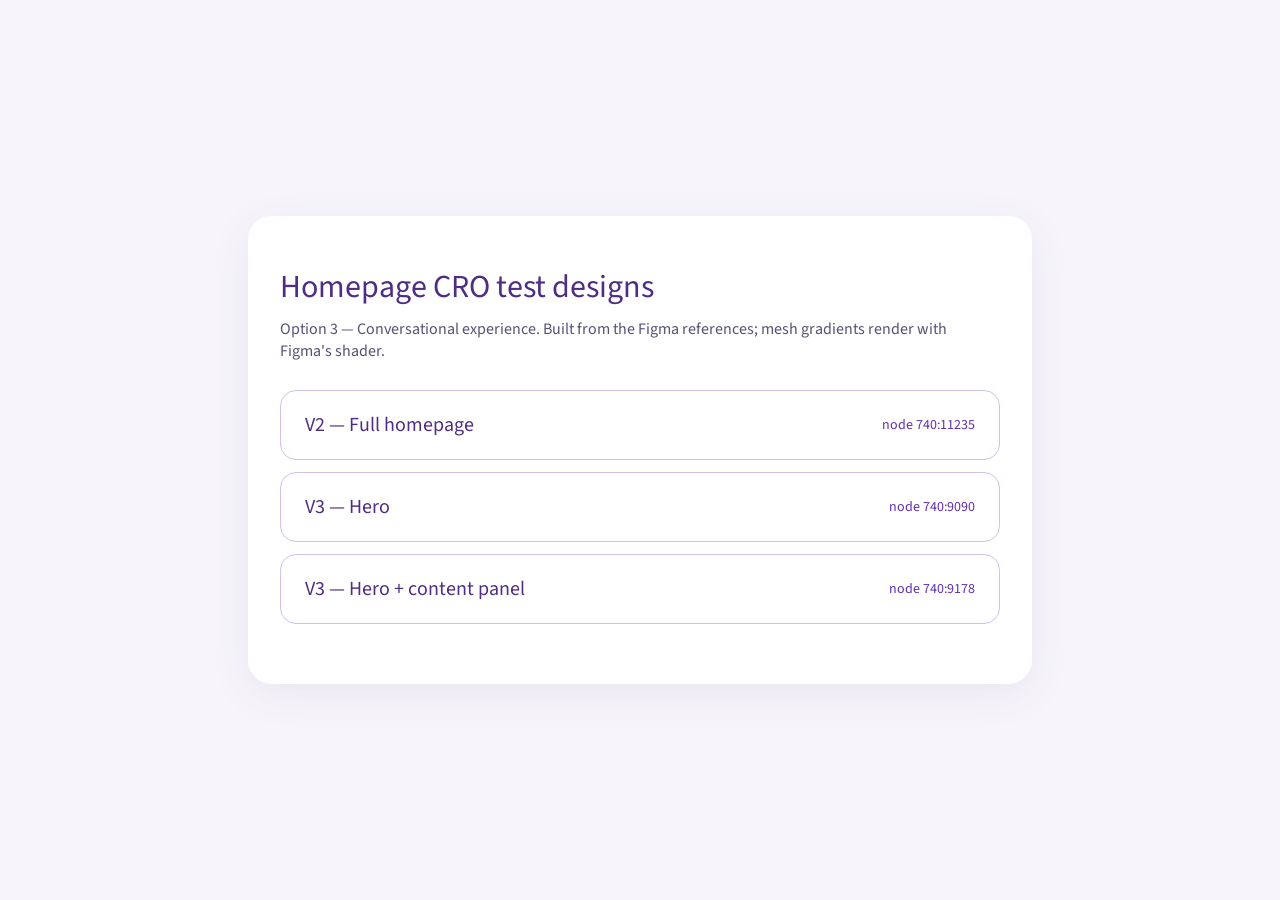
==== athena-cro-prototype/index.html @ f856212c "Add athenahealth homepage CRO prototype (Option 3, V2/V3) Co-Authored-By: Claude Fable 5.1 <noreply@" ====
<!DOCTYPE html>
<html lang="en">
<head>
<meta charset="utf-8">
<meta name="viewport" content="width=device-width, initial-scale=1">
<title>athenahealth — Homepage CRO prototype</title>
<link href="https://fonts.googleapis.com/css2?family=Source+Sans+3:wght@400;600&display=swap" rel="stylesheet">
<style>
  body { margin: 0; min-height: 100vh; display: grid; place-items: center; font-family: "Source Sans 3", sans-serif; background: #f7f5fb; color: #160f41; }
  main { width: min(720px, calc(100% - 32px)); padding: 48px 32px; background: #fff; border-radius: 24px; box-shadow: 0 10px 40px rgba(78,45,130,.08); }
  h1 { margin: 0 0 8px; font-weight: 400; font-size: 32px; color: #4e2d82; }
  p { margin: 0 0 28px; opacity: .72; }
  a.card { display: flex; justify-content: space-between; align-items: center; padding: 20px 24px; margin-bottom: 12px; border-radius: 16px; border: .5px solid #d0c1e9; color: #4e2d82; text-decoration: none; font-size: 20px; }
  a.card:hover { background: #f7f5fb; }
  a.card small { font-size: 14px; color: #622fb4; }
</style>
</head>
<body>
<main>
  <h1>Homepage CRO test designs</h1>
  <p>Option 3 — Conversational experience. Built from the Figma references; mesh gradients render with Figma's shader.</p>
  <a class="card" href="v2.html">V2 — Full homepage <small>node 740:11235</small></a>
  <a class="card" href="v3.html">V3 — Hero <small>node 740:9090</small></a>
  <a class="card" href="v3-panel.html">V3 — Hero + content panel <small>node 740:9178</small></a>
</main>
</body>
</html>
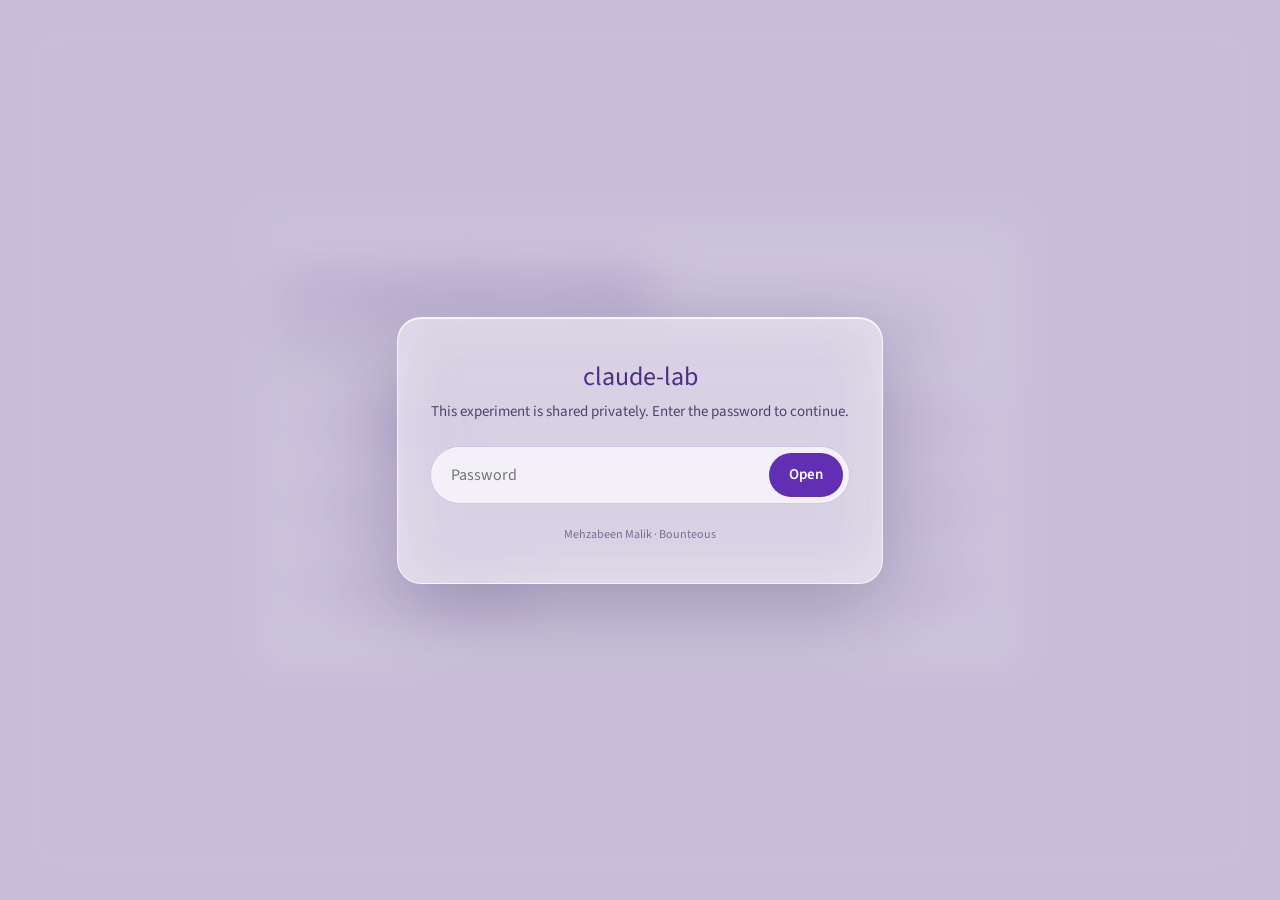
==== commit 29b33e51: "Add frosted-glass password gate and experiments hub Co-Authored-By: Claude Fable 5.1 <noreply@anthro" ====
--- a/athena-cro-prototype/index.html
+++ b/athena-cro-prototype/index.html
@@ -1,6 +1,7 @@
 <!DOCTYPE html>
 <html lang="en">
 <head>
+<script src="../gate.js"></script>
 <meta charset="utf-8">
 <meta name="viewport" content="width=device-width, initial-scale=1">
 <title>athenahealth — Homepage CRO prototype</title>
